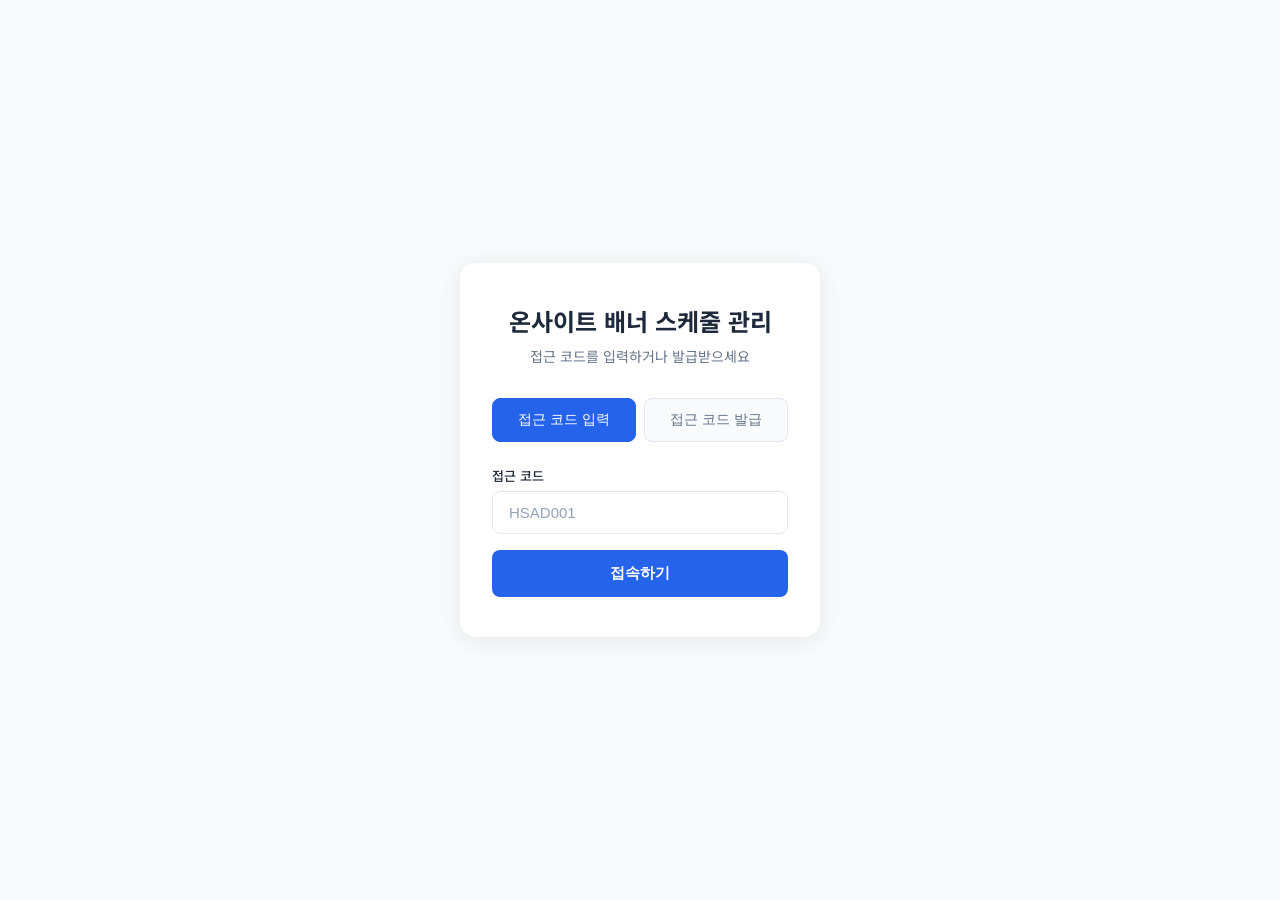
==== templates/login.html @ c2240f92 "Initial commit: 온사이트 배너 스케줄 관리 앱 - Flask + SocketIO 기반 웹앱 - 기획전 관리 및 스케줄 배치 - 실시간 동기화 지원 - 엑셀 업로드/다운" ====
<!DOCTYPE html>
<html lang="ko">
<head>
  <meta charset="UTF-8">
  <meta name="viewport" content="width=device-width, initial-scale=1.0">
  <title>온사이트 배너 스케줄 관리 - 접근</title>
  <link rel="preconnect" href="https://fonts.googleapis.com">
  <link rel="preconnect" href="https://fonts.gstatic.com" crossorigin>
  <link href="https://fonts.googleapis.com/css2?family=Noto+Sans+KR:wght@400;500;600;700&display=swap" rel="stylesheet">
  <style>
    :root {
      --primary: #2563eb;
      --primary-dark: #1d4ed8;
      --bg: #f8fafc;
      --surface: #ffffff;
      --border: #e2e8f0;
      --text: #1e293b;
      --text-secondary: #64748b;
      --danger: #ef4444;
      --radius: 8px;
    }

    * {
      margin: 0;
      padding: 0;
      box-sizing: border-box;
    }

    body {
      font-family: 'Noto Sans KR', sans-serif;
      background: var(--bg);
      min-height: 100vh;
      display: flex;
      align-items: center;
      justify-content: center;
    }

    .login-container {
      width: 100%;
      max-width: 400px;
      padding: 20px;
    }

    .login-card {
      background: var(--surface);
      border-radius: 16px;
      box-shadow: 0 4px 24px rgba(0,0,0,0.08);
      padding: 40px 32px;
      text-align: center;
    }

    .login-title {
      font-size: 24px;
      font-weight: 700;
      color: var(--text);
      margin-bottom: 8px;
    }

    .login-subtitle {
      font-size: 14px;
      color: var(--text-secondary);
      margin-bottom: 32px;
    }

    .tab-buttons {
      display: flex;
      gap: 8px;
      margin-bottom: 24px;
    }

    .tab-btn {
      flex: 1;
      padding: 12px;
      border: 1px solid var(--border);
      border-radius: var(--radius);
      background: var(--bg);
      font-size: 14px;
      font-weight: 500;
      color: var(--text-secondary);
      cursor: pointer;
      transition: all 0.15s;
    }

    .tab-btn:hover {
      border-color: var(--primary);
      color: var(--primary);
    }

    .tab-btn.active {
      background: var(--primary);
      border-color: var(--primary);
      color: white;
    }

    .tab-content {
      display: none;
    }

    .tab-content.active {
      display: block;
    }

    .form-group {
      margin-bottom: 16px;
      text-align: left;
    }

    .form-group label {
      display: block;
      font-size: 13px;
      font-weight: 500;
      color: var(--text);
      margin-bottom: 6px;
    }

    .form-group input {
      width: 100%;
      padding: 12px 16px;
      border: 1px solid var(--border);
      border-radius: var(--radius);
      font-size: 15px;
      color: var(--text);
      transition: border-color 0.15s;
    }

    .form-group input:focus {
      outline: none;
      border-color: var(--primary);
      box-shadow: 0 0 0 3px rgba(37, 99, 235, 0.1);
    }

    .form-group input::placeholder {
      color: #94a3b8;
    }

    .btn-submit {
      width: 100%;
      padding: 14px;
      border: none;
      border-radius: var(--radius);
      background: var(--primary);
      color: white;
      font-size: 15px;
      font-weight: 600;
      cursor: pointer;
      transition: background 0.15s;
    }

    .btn-submit:hover {
      background: var(--primary-dark);
    }

    .btn-submit:disabled {
      background: #94a3b8;
      cursor: not-allowed;
    }

    .message {
      margin-top: 16px;
      padding: 12px;
      border-radius: var(--radius);
      font-size: 13px;
    }

    .message.error {
      background: #fef2f2;
      color: var(--danger);
      border: 1px solid #fecaca;
    }

    .message.success {
      background: #f0fdf4;
      color: #16a34a;
      border: 1px solid #bbf7d0;
    }

    .issued-code {
      margin-top: 20px;
      padding: 20px;
      background: #f0f9ff;
      border: 2px dashed var(--primary);
      border-radius: var(--radius);
    }

    .issued-code-label {
      font-size: 12px;
      color: var(--text-secondary);
      margin-bottom: 8px;
    }

    .issued-code-value {
      font-size: 28px;
      font-weight: 700;
      color: var(--primary);
      letter-spacing: 2px;
    }

    .hint {
      margin-top: 12px;
      font-size: 12px;
      color: var(--text-secondary);
    }
  </style>
</head>
<body>
  <div class="login-container">
    <div class="login-card">
      <h1 class="login-title">온사이트 배너 스케줄 관리</h1>
      <p class="login-subtitle">접근 코드를 입력하거나 발급받으세요</p>

      <div class="tab-buttons">
        <button type="button" class="tab-btn active" data-tab="login">접근 코드 입력</button>
        <button type="button" class="tab-btn" data-tab="issue">접근 코드 발급</button>
      </div>

      <!-- 접근 코드 입력 탭 -->
      <div class="tab-content active" id="tab-login">
        <form id="loginForm">
          <div class="form-group">
            <label for="accessCode">접근 코드</label>
            <input type="text" id="accessCode" placeholder="HSAD001" autocomplete="off">
          </div>
          <button type="submit" class="btn-submit">접속하기</button>
        </form>
        <div id="loginMessage"></div>
      </div>

      <!-- 접근 코드 발급 탭 -->
      <div class="tab-content" id="tab-issue">
        <form id="issueForm">
          <div class="form-group">
            <label for="adminPassword">관리자 패스워드</label>
            <input type="password" id="adminPassword" placeholder="패스워드를 입력하세요">
          </div>
          <button type="submit" class="btn-submit">코드 발급받기</button>
        </form>
        <div id="issueMessage"></div>
        <div id="issuedCodeBox" style="display:none">
          <div class="issued-code">
            <div class="issued-code-label">발급된 접근 코드</div>
            <div class="issued-code-value" id="issuedCodeValue"></div>
          </div>
          <p class="hint">이 코드를 기억해두세요. 다음 접속 시 필요합니다.</p>
        </div>
      </div>
    </div>
  </div>

  <script>
    // 탭 전환
    document.querySelectorAll('.tab-btn').forEach(btn => {
      btn.addEventListener('click', () => {
        document.querySelectorAll('.tab-btn').forEach(b => b.classList.remove('active'));
        document.querySelectorAll('.tab-content').forEach(c => c.classList.remove('active'));
        btn.classList.add('active');
        document.getElementById('tab-' + btn.dataset.tab).classList.add('active');
      });
    });

    // 접근 코드 입력 폼
    document.getElementById('loginForm').addEventListener('submit', async (e) => {
      e.preventDefault();
      const code = document.getElementById('accessCode').value.trim();
      const msgEl = document.getElementById('loginMessage');

      if (!code) {
        msgEl.innerHTML = '<div class="message error">접근 코드를 입력해주세요.</div>';
        return;
      }

      try {
        const res = await fetch('/api/auth/login', {
          method: 'POST',
          headers: { 'Content-Type': 'application/json' },
          body: JSON.stringify({ code }),
        });
        const data = await res.json();

        if (data.ok) {
          msgEl.innerHTML = '<div class="message success">접속 성공! 이동 중...</div>';
          setTimeout(() => {
            window.location.href = data.redirect;
          }, 500);
        } else {
          msgEl.innerHTML = `<div class="message error">${data.error}</div>`;
        }
      } catch (e) {
        msgEl.innerHTML = '<div class="message error">서버 오류가 발생했습니다.</div>';
      }
    });

    // 접근 코드 발급 폼
    document.getElementById('issueForm').addEventListener('submit', async (e) => {
      e.preventDefault();
      const password = document.getElementById('adminPassword').value;
      const msgEl = document.getElementById('issueMessage');
      const codeBox = document.getElementById('issuedCodeBox');

      if (!password) {
        msgEl.innerHTML = '<div class="message error">패스워드를 입력해주세요.</div>';
        return;
      }

      try {
        const res = await fetch('/api/auth/issue', {
          method: 'POST',
          headers: { 'Content-Type': 'application/json' },
          body: JSON.stringify({ password }),
        });
        const data = await res.json();

        if (data.ok) {
          msgEl.innerHTML = '<div class="message success">코드가 발급되었습니다!</div>';
          document.getElementById('issuedCodeValue').textContent = data.code;
          codeBox.style.display = 'block';
          document.getElementById('adminPassword').value = '';
        } else {
          msgEl.innerHTML = `<div class="message error">${data.error}</div>`;
          codeBox.style.display = 'none';
        }
      } catch (e) {
        msgEl.innerHTML = '<div class="message error">서버 오류가 발생했습니다.</div>';
      }
    });
  </script>
</body>
</html>
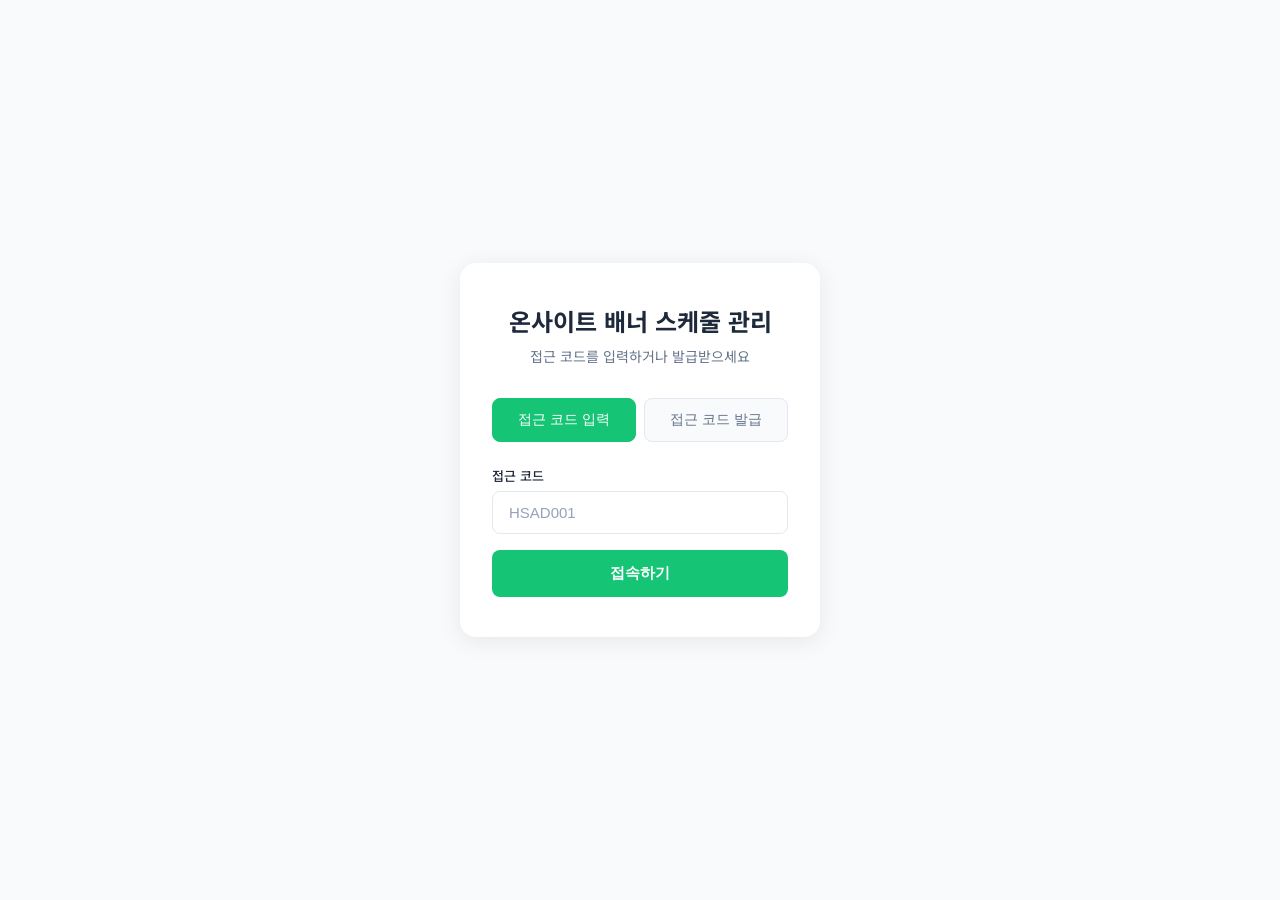
==== commit af8a68aa: "change login page color from blue to green to match main UI Co-Authored-By: Claude Opus 4.5 <noreply" ====
--- a/templates/login.html
+++ b/templates/login.html
@@ -9,8 +9,8 @@
   <link href="https://fonts.googleapis.com/css2?family=Noto+Sans+KR:wght@400;500;600;700&display=swap" rel="stylesheet">
   <style>
     :root {
-      --primary: #2563eb;
-      --primary-dark: #1d4ed8;
+      --primary: #16C476;
+      --primary-dark: #12a862;
       --bg: #f8fafc;
       --surface: #ffffff;
       --border: #e2e8f0;
@@ -126,7 +126,7 @@
     .form-group input:focus {
       outline: none;
       border-color: var(--primary);
-      box-shadow: 0 0 0 3px rgba(37, 99, 235, 0.1);
+      box-shadow: 0 0 0 3px rgba(22, 196, 118, 0.1);
     }
 
     .form-group input::placeholder {
@@ -228,6 +228,17 @@
       <!-- 접근 코드 발급 탭 -->
       <div class="tab-content" id="tab-issue">
         <form id="issueForm">
+          <div class="form-group">
+            <label>소속 선택</label>
+            <div style="display:flex;gap:8px;margin-top:6px;">
+              <label style="flex:1;display:flex;align-items:center;justify-content:center;padding:12px;border:1px solid var(--border);border-radius:var(--radius);cursor:pointer;transition:all 0.15s;">
+                <input type="radio" name="codePrefix" value="HSAD" checked style="margin-right:8px;"> HSAD
+              </label>
+              <label style="flex:1;display:flex;align-items:center;justify-content:center;padding:12px;border:1px solid var(--border);border-radius:var(--radius);cursor:pointer;transition:all 0.15s;">
+                <input type="radio" name="codePrefix" value="LG" style="margin-right:8px;"> LG
+              </label>
+            </div>
+          </div>
           <div class="form-group">
             <label for="adminPassword">관리자 패스워드</label>
             <input type="password" id="adminPassword" placeholder="패스워드를 입력하세요">
@@ -302,10 +313,11 @@
       }
 
       try {
+        const prefix = document.querySelector('input[name="codePrefix"]:checked').value;
         const res = await fetch('/api/auth/issue', {
           method: 'POST',
           headers: { 'Content-Type': 'application/json' },
-          body: JSON.stringify({ password }),
+          body: JSON.stringify({ password, prefix }),
         });
         const data = await res.json();
 
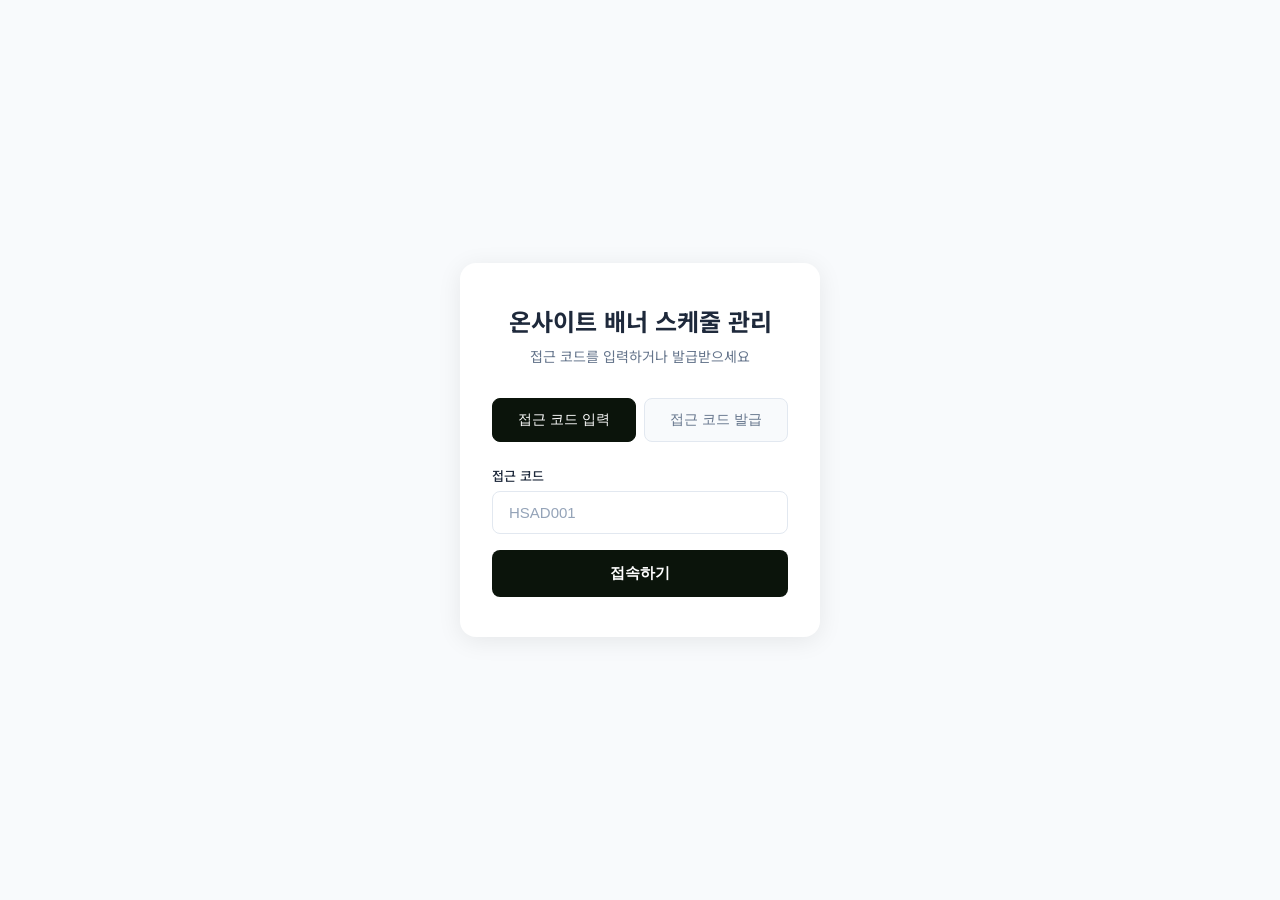
==== commit d71d1ca5: "change login button color to brand color #0B140B, remove bg image Co-Authored-By: Claude Opus 4.5 <n" ====
--- a/templates/login.html
+++ b/templates/login.html
@@ -9,8 +9,8 @@
   <link href="https://fonts.googleapis.com/css2?family=Noto+Sans+KR:wght@400;500;600;700&display=swap" rel="stylesheet">
   <style>
     :root {
-      --primary: #16C476;
-      --primary-dark: #12a862;
+      --primary: #0B140B;
+      --primary-dark: #000000;
       --bg: #f8fafc;
       --surface: #ffffff;
       --border: #e2e8f0;
